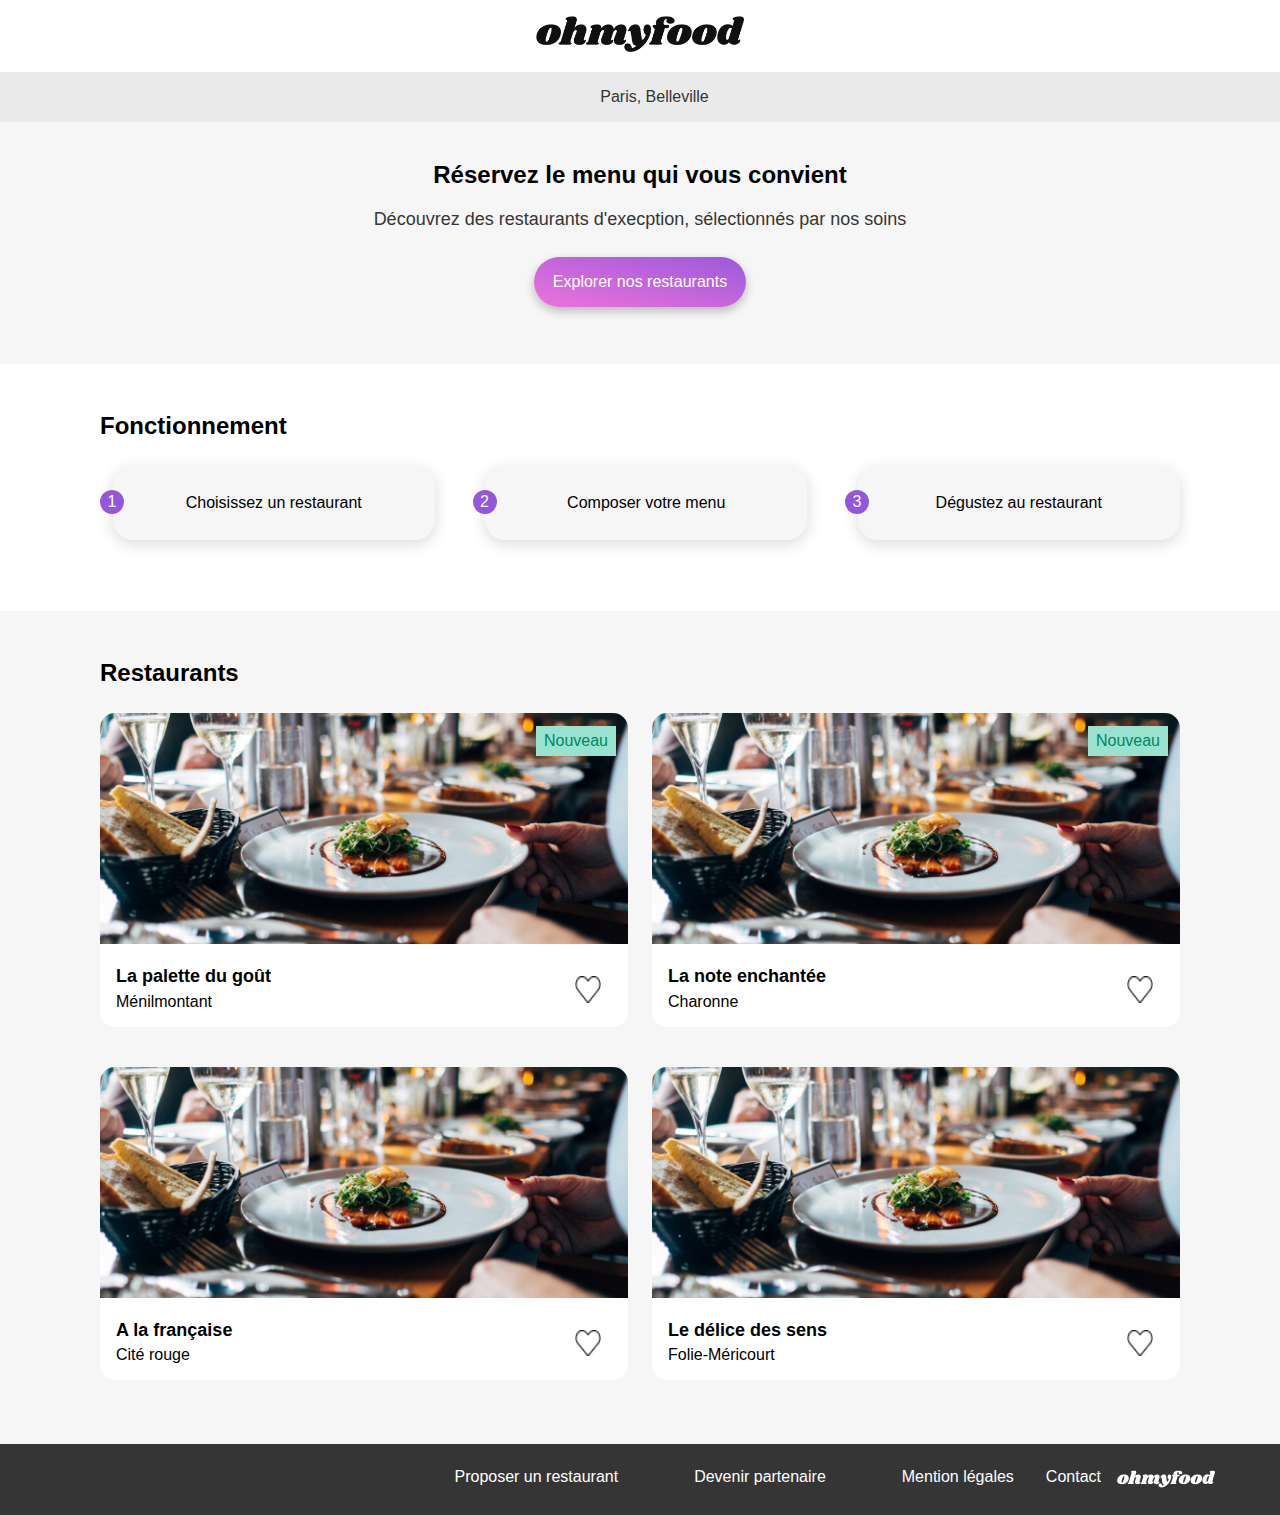
==== index.html @ 6f2855e2 "1.2 ajout du coeur favoris" ====
<!DOCTYPE html>
<html lang="fr">
<head>
    <meta charset="UTF-8">
    <meta name="viewport" content="width=device-width, initial-scale=1.0">
    <title>OhMyFood</title>
    <link rel="stylesheet" href="https://cdnjs.cloudflare.com/ajax/libs/font-awesome/6.2.1/css/all.min.css"
        integrity="sha512-MV7K8+y+gLIBoVD59lQIYicR65iaqukzvf/nwasF0nqhPay5w/9lJmVM2hMDcnK1OnMGCdVK+iQrJ7lzPJQd1w=="
        crossorigin="anonymous" referrerpolicy="no-referrer" />
    <link rel="stylesheet" href="./sass/style.css">
</head>
<body>
    <header>
        <!-- flèche du retour -->
        <a href="./index.html" class="fleche-retour">
          <!-- <img src="./assets/icon/GoBack.png" alt="icon de retour"> -->
        </a>
        
        <!-- logo -->
        <a href="#">
          <img src="./assets/images/logo/ohmyfood_black.png" alt="logo de ohmyfood">
        </a>
    </header>

    <main>

        <div class="location">
            <div class="pin-icon">
              <i class="fa-solid fa-location-dot"></i>
            </div>
            <span>
                Paris, Belleville
            </span>
        </div>
        
        <section class="accueil">
          <div class="accueil__text-container">
            <h1>Réservez le menu qui vous convient</h1>
            <h2>Découvrez des restaurants d'execption, sélectionnés par nos soins</h2>
            
            <a href="#restaurant-list" class="accueil__btn">
              Explorer nos restaurants
            </a>
          </div>
        </section>
        
        <section class="fonctionnement">
          <div class="fonctionnement__text-container">
            <h3>Fonctionnement</h3>
            
            <menu class="fonctionnement__menu">
              <li>
                <div class="fonctionnement__menu__number">1</div>
                <button>
                  <i class="fa-solid fa-mobile-screen-button"></i>
                  Choisissez un restaurant
                </button>
              </li>
              <li>
                <div class="fonctionnement__menu__number">2</div>
                <button>
                  <i class="fa-solid fa-list-ul"></i>
                  Composer votre menu
                </button>
              </li>
              <li>
                <div class="fonctionnement__menu__number">3</div>
                <button>
                  <i class="fa-solid fa-store"></i>
                  Dégustez au restaurant
                </button>
              </li>
            </menu>
          </div>
        </section>
        
        <section id="restaurant-list" class="restaurants">
          <div class="restaurant__text-container">
          <h3>Restaurants</h3>
          <div class="restaurants__list">

            <div class="restaurants__list__lien_menu">
                <a href="./restaurants/paletteDuGout.html">
                  <article class="restaurants__card">
                    <div>
                      <img src="./assets/images/restaurants/jay-wennington-N_Y88TWmGwA-unsplash.jpg" alt="image restaurant la palette du gout">
                      <span class="new">Nouveau</span>
                    </div>
                  
                    <div class="restaurants__card__bottom">
                      <div class="card-text">
                        <h4>La palette du goût</h4>
                        <p>Ménilmontant</p>
                      </div>
                    </article>
                  </a>
                  <button class="btn-heart">
                    <img class="__icon" src="./assets/icon/Vector.png" alt="icone de favoris">
                    <img class="__icon-couleur" src="./assets/icon/Vector_color.png" alt="icone de favoris">
                  </button>
            </div>
            <div class="restaurants__list__lien_menu">
                <a href="./restaurants/paletteDuGout.html">
                  <article class="restaurants__card">
                    <div>
                      <img src="./assets/images/restaurants/jay-wennington-N_Y88TWmGwA-unsplash.jpg" alt="image restaurant la palette du gout">
                      <span class="new">Nouveau</span>
                    </div>
                  
                    <div class="restaurants__card__bottom">
                      <div class="card-text">
                        <h4>La note enchantée</h4>
                        <p>Charonne</p>
                      </div>
                    </article>
                  </a>
                  <button class="btn-heart">
                    <img class="__icon" src="./assets/icon/Vector.png" alt="icone de favoris">
                    <img class="__icon-couleur" src="./assets/icon/Vector_color.png" alt="icone de favoris">
                  </button>
            </div>
            <div class="restaurants__list__lien_menu">
                <a href="./restaurants/paletteDuGout.html">
                  <article class="restaurants__card">
                    <div>
                      <img src="./assets/images/restaurants/jay-wennington-N_Y88TWmGwA-unsplash.jpg" alt="image restaurant la palette du gout">
                    </div>
                  
                    <div class="restaurants__card__bottom">
                      <div class="card-text">
                        <h4>A la française</h4>
                        <p>Cité rouge</p>
                      </div>
                    </article>
                  </a>
                  <button class="btn-heart">
                    <img class="__icon" src="./assets/icon/Vector.png" alt="icone de favoris">
                    <img class="__icon-couleur" src="./assets/icon/Vector_color.png" alt="icone de favoris">
                  </button>
            </div>
            <div class="restaurants__list__lien_menu">
                <a href="./restaurants/paletteDuGout.html">
                  <article class="restaurants__card">
                    <div>
                      <img src="./assets/images/restaurants/jay-wennington-N_Y88TWmGwA-unsplash.jpg" alt="image restaurant la palette du gout">
                    </div>
                  
                    <div class="restaurants__card__bottom">
                      <div class="card-text">
                        <h4>Le délice des sens</h4>
                        <p>Folie-Méricourt</p>
                      </div>
                    </article>
                  </a>
                  <button class="btn-heart">
                    <img class="__icon" src="./assets/icon/Vector.png" alt="icone de favoris">
                    <img class="__icon-couleur" src="./assets/icon/Vector_color.png" alt="icone de favoris">
                  </button>
            </div>
          </div>
        </section>

      </main>

      <footer>
        <a href="">
          <img src="./assets/images/logo/ohmyfood_white.png" alt="logo du site">
        </a>
        <menu class="footer_menu">
          <li>
            <a href="#">
              <i class="fa-solid fa-utensils"></i>
              Proposer un restaurant
            </a>
          </li>
          <li>
            <a href="#">
              <i class="fa-solid fa-handshake-angle"></i>
              Devenir partenaire
            </a>
          </li>
          <li>
            <a href="#">
              Mention légales
            </a>
          </li>
          <li>
            <a href="#">
              Contact
            </a>
          </li>
        </menu>
    </footer>

</body>
</html>
---- sass/style.css ----
*, ::after, ::before {
  box-sizing: border-box;
  margin: 0;
  padding: 0;
}

body {
  font-family: "Roboto", sans-serif;
}

li {
  list-style-type: none;
}

header {
  display: flex;
  width: 100%;
  padding: 1em 0;
  justify-content: center;
  align-items: center;
  background-color: #FFFFFF;
  position: relative;
}
header img {
  height: 36px;
}
header .fleche-retour {
  position: absolute;
  left: 17px;
  top: 17px;
  height: 30px;
  width: 30px;
  display: inline-block;
}

.location {
  width: 100%;
  padding: 1em 0;
  color: #353535;
  display: flex;
  justify-content: center;
  align-items: center;
  background-color: #EAEAEA;
  box-shadow: 0px 4px 4px 0px rgba(0, 0, 0, 0.2509803922);
}
.location .pin-icon {
  height: 16px;
  width: 12px;
  color: #353535;
  margin-right: 17px;
}

.accueil {
  background: #F6F6F6;
}
.accueil__text-container {
  display: flex;
  flex-direction: column;
  justify-content: center;
  align-items: center;
}
.accueil__text-container h1 {
  margin-top: 39px;
  text-align: center;
  padding: 0 50px 20px;
  font-size: 24px;
  font-weight: 700;
}
.accueil__text-container h2 {
  text-align: center;
  padding: 0 1.5em;
  font-size: 1.125em;
  font-weight: 300;
  color: #353535;
}
.accueil__btn {
  color: #FFFFFF;
  text-align: center;
  line-height: 50px;
  text-decoration: none;
  margin: 27px auto 57px;
  padding: 0 1.2em;
  font-size: 1em;
  font-weight: 500;
  background: linear-gradient(193.33deg, #9356DC -11.44%, #FF79DA 123.93%);
  box-shadow: 0px 4px 10px 0px rgba(0, 0, 0, 0.2509803922);
  border-radius: 25px;
  transition: all 0.3s;
}
.accueil__btn:hover {
  background: linear-gradient(200.64deg, #9356DC -5.2%, #FF79DA 110.74%);
  box-shadow: 0px 4px 15px 0px rgba(0, 0, 0, 0.3490196078);
}

.fonctionnement {
  margin: 0 auto;
  background-color: #FFFFFF;
  padding: 3rem 0;
}
.fonctionnement__text-container {
  width: 90%;
  max-width: 1080px;
  display: flex;
  flex-direction: column;
  margin: 0 auto;
}
.fonctionnement__text-container h3 {
  width: 100%;
  text-align: left;
  font-weight: 700;
  font-size: 1.5em;
  margin: 0 auto 26px;
}
.fonctionnement__menu {
  display: flex;
  align-items: center;
  flex-direction: column;
  flex-wrap: wrap;
}
.fonctionnement__menu li {
  width: 100%;
  height: 72.38px;
  max-width: 335px;
  border-radius: 20px;
  list-style-type: none;
  margin-bottom: 25px;
  position: relative;
}
.fonctionnement__menu__number {
  z-index: 1;
  position: absolute;
  left: 0;
  top: 50%;
  transform: translateY(-50%);
  color: #FFFFFF;
  display: flex;
  justify-content: center;
  align-items: center;
  width: 24px;
  height: 24px;
  border-radius: 9999px;
  background-color: #9356DC;
}
.fonctionnement__menu button {
  position: relative;
  font-size: 1em;
  font-weight: 500;
  margin-left: 12.51px;
  padding: 1.75em;
  width: 100%;
  max-width: 322.49px;
  border: none;
  border-radius: 20px;
  background-color: #F6F6F6;
  box-shadow: 0px 4px 15px 0px rgba(0, 0, 0, 0.1490196078);
}
.fonctionnement__menu button i {
  position: absolute;
  left: 40px;
  top: 50%;
  transform: translateY(-50%);
  color: #7E7E7E;
}
@media (min-width: 375px) {
  .fonctionnement__menu {
    flex-direction: row;
    justify-content: space-between;
  }
}

.restaurants {
  padding: 3em 1.5em;
  background: #F6F6F6;
}
.restaurants .restaurant__text-container {
  max-width: 1080px;
  margin: 0 auto;
}
.restaurants h3 {
  font-weight: 700;
  font-size: 1.5em;
  margin-bottom: 26px;
}
.restaurants__list {
  display: flex;
  flex-direction: column;
}
.restaurants__list__lien_menu {
  position: relative;
}
.restaurants__list__lien_menu a {
  text-decoration: none;
}
.restaurants__list__lien_menu .btn-heart {
  position: absolute;
  right: 2em;
  bottom: 3em;
  width: 2em;
  height: 2em;
  overflow: hidden;
  border: none;
  background: none;
  padding: 0;
}
.restaurants__list__lien_menu .btn-heart img {
  position: absolute;
  top: 0;
  left: 0;
  width: 100%;
  height: 100%;
  transition: transform 0.2s ease, opacity 0.2s ease;
}
.restaurants__list__lien_menu .btn-heart .__icon-couleur {
  transform: translateY(100%);
  opacity: 0;
}
.restaurants__list__lien_menu .btn-heart:active .__icon-couleur {
  opacity: 1;
  transform: translateY(0);
}
@media (min-width: 375px) {
  .restaurants__list {
    display: flex;
    flex-direction: row;
    flex-wrap: wrap;
    gap: 1.5em;
  }
  .restaurants__list__lien_menu {
    width: calc(50% - 0.75em);
    color: #353535;
  }
}
.restaurants__card {
  position: relative;
  display: flex;
  max-width: 100%;
  flex-direction: column;
  border-radius: 15px;
  background-color: #FFFFFF;
  margin-bottom: 1em;
}
.restaurants__card .new {
  display: inline-block;
  color: #008766;
  background-color: #99E2D0;
  width: 80px;
  height: 30px;
  position: absolute;
  top: 13px;
  right: 12px;
  text-align: center;
  line-height: 30px;
}
.restaurants__card img {
  height: 231px;
  width: 100%;
  object-fit: cover;
  overflow: hidden;
  border-top-left-radius: 15px;
  border-top-right-radius: 15px;
}
.restaurants__card__bottom {
  display: flex;
  justify-content: space-between;
  padding-left: 1em;
  padding-right: 1em;
  color: black;
}
.restaurants__card__bottom h4 {
  font-size: 1.125em;
  font-weight: 700;
  padding-top: 1em;
  padding-bottom: 0.3em;
}
.restaurants__card__bottom p {
  font-size: 1em;
  font-weight: 300;
  padding-bottom: 1em;
}
.restaurants__details_menu {
  background-color: #F3F3F3;
}
.restaurants__details_menu img {
  width: 100%;
  height: 275px;
  object-fit: cover;
}
.restaurants__details_menu h1 {
  padding-top: 1.75em;
  font-size: 1.75em;
  font-weight: 400;
  font-style: oblique;
  color: #101010;
  display: flex;
  justify-content: center;
}
.restaurants__details_menu li {
  list-style-type: none;
}
.restaurants__details_menu__separateur {
  margin-top: 9px;
  width: 40px;
  height: 3px;
  background-color: #99E2D0;
}

main {
  background-color: #FFFFFF;
  width: 100%;
}

.container {
  width: 100%;
  margin-top: 15em;
}

.restaurant {
  padding: 3em 1em 0em 1em;
  border-top-left-radius: 40px;
  border-top-right-radius: 40px;
  background-color: #F6F6F6;
  max-width: 1055px;
  margin: 0 auto;
  position: relative;
}
.restaurant__titre-menu {
  display: flex;
  font-family: "Shrikhand", sans-serif;
  font-size: 1.125em;
  font-weight: 400;
  justify-content: left;
  align-items: center;
  color: #101010;
  gap: 1em;
}
@media (min-width: 375px) {
  .restaurant__titre-menu {
    justify-content: center;
  }
}
.restaurant__imgage {
  width: 100%;
  height: 275px;
  object-fit: cover;
  position: absolute;
  left: 0;
  top: 4.5em;
}
.restaurant menu {
  display: flex;
  flex-direction: column;
  align-items: center;
}
.restaurant menu li {
  list-style-type: none;
  margin-bottom: 0.5em;
  width: 100%;
}
@media (min-width: 375px) {
  .restaurant menu li {
    width: 80%;
  }
}
.restaurant__titre {
  width: 100%;
  padding-top: 1em;
}
.restaurant__titre h2 {
  font-weight: 300;
}
@media (min-width: 375px) {
  .restaurant__titre {
    width: 80%;
  }
}
.restaurant__separateur {
  border: 3px solid #99E2D0;
  margin-bottom: 1em;
  margin-top: 9px;
  width: 40px;
}
.restaurant__btn {
  padding: 0;
  background-color: #FFFFFF;
  display: flex;
  justify-content: space-between;
  align-items: center;
  width: 100%;
  height: 70px;
  margin: 0 auto;
  border: none;
  border-radius: 15px;
  overflow: hidden;
  box-shadow: 0px 4.0114941597px 15.0431032181px 0px rgba(0, 0, 0, 0.1019607843);
}
.restaurant__btn:hover .check {
  width: 60px;
}
.restaurant__btn__text-container {
  display: flex;
  width: 100%;
  justify-content: space-between;
  text-align: left;
}
.restaurant__btn__plate {
  display: flex;
  flex-direction: column;
  padding-left: 0.5em;
}
.restaurant__btn__plate h3 {
  font-size: 1.125em;
}
.restaurant__btn__plate h4 {
  font-weight: 300;
  font-size: 1em;
}
.restaurant__btn__price {
  padding-right: 1em;
  display: flex;
  align-items: end;
}
.restaurant__btn .check {
  background-color: #99E2D0;
  color: white;
  display: flex;
  justify-content: center;
  align-items: center;
  width: 0px;
  height: 70px;
  overflow: hidden;
  transition: all 0.3s;
  border-radius: 0 15px 15px 0;
}
.restaurant__commander {
  display: flex;
  justify-content: center;
  align-items: center;
  width: 100%;
  padding: 2em 0.5em;
}
.restaurant__commander__btn {
  color: #FFFFFF;
  text-align: center;
  line-height: 50px;
  text-decoration: none;
  margin: 27px auto 57px;
  padding: 0 1.2em;
  font-size: 1em;
  font-weight: 500;
  background: linear-gradient(193.33deg, #9356DC -11.44%, #FF79DA 123.93%);
  box-shadow: 0px 4px 10px 0px rgba(0, 0, 0, 0.2509803922);
  border-radius: 25px;
  transition: all 0.3s;
}
.restaurant__commander__btn:hover {
  background: linear-gradient(200.64deg, #9356DC -5.2%, #FF79DA 110.74%);
  box-shadow: 0px 4px 15px 0px rgba(0, 0, 0, 0.3490196078);
}

footer {
  background: #353535;
  padding: 22px 25px;
  color: #FFFFFF;
}
footer a {
  display: flex;
  justify-content: left;
  align-items: center;
}
footer .text_container {
  display: flex;
  flex-direction: column;
}
footer menu {
  padding-top: 1em;
  list-style-type: none;
}
@media (min-width: 375px) {
  footer menu li {
    padding: 0 1em;
  }
}
footer menu li a {
  display: flex;
  justify-content: left;
  align-items: center;
  color: #FFFFFF;
  font-size: 1em;
  padding-bottom: 7px;
  text-decoration: none;
}
footer menu li a i {
  margin-right: 1em;
  width: 12px;
}
@media (min-width: 375px) {
  footer menu li a i {
    margin-left: 1em;
  }
}
@media (min-width: 375px) {
  footer menu li a {
    flex-direction: row-reverse;
    align-items: center;
  }
}
@media screen and (min-width: 375px) {
  footer menu {
    display: flex;
    flex-direction: row;
    padding-top: 0;
  }
}
@media screen and (min-width: 375px) {
  footer {
    display: flex;
    flex-direction: row-reverse;
    align-items: flex-end;
    padding-right: 1.5em;
  }
}

/*# sourceMappingURL=style.css.map */
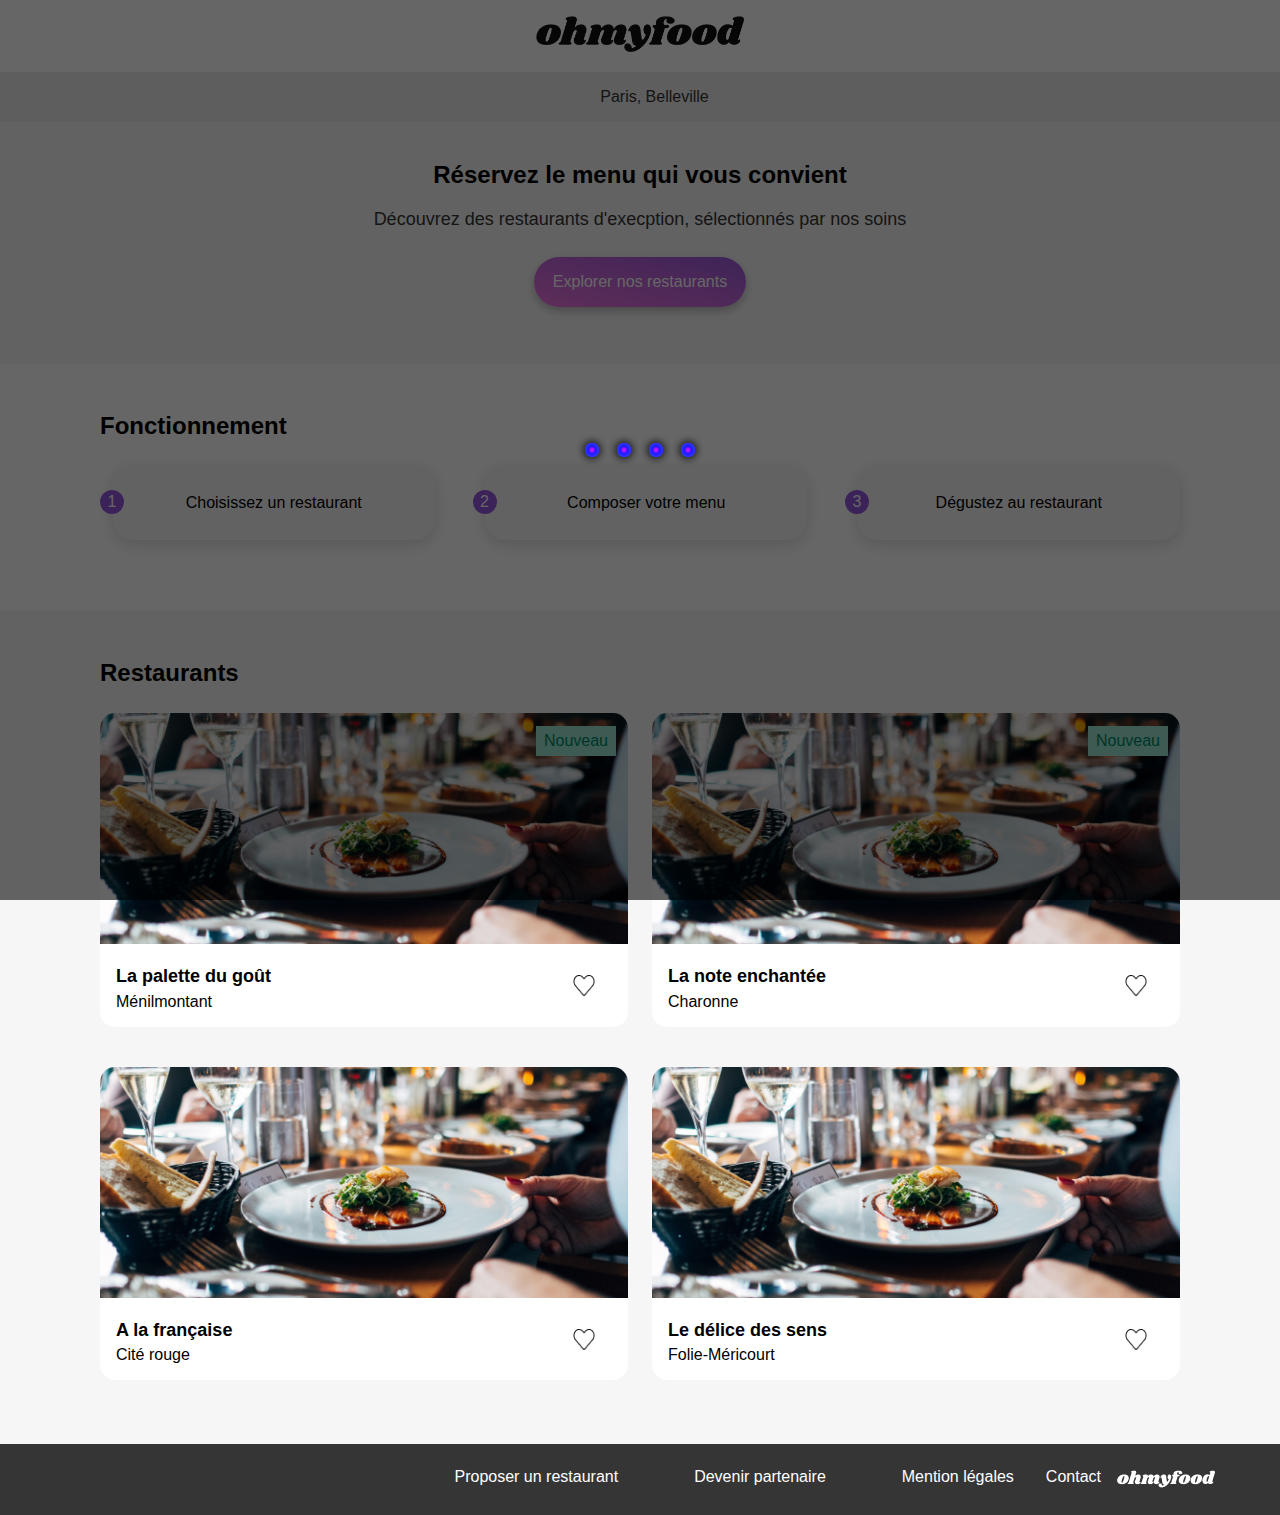
==== commit 03b18186: "1.3 ajout du loader" ====
--- a/index.html
+++ b/index.html
@@ -10,6 +10,16 @@
     <link rel="stylesheet" href="./sass/style.css">
 </head>
 <body>
+
+    <div class="loader">
+      <span class="loader__dot"></span>
+      <div class="loader__dots">
+        <span></span>
+        <span></span>
+        <span></span>
+      </div>
+    </div>
+
     <header>
         <!-- flèche du retour -->
         <a href="./index.html" class="fleche-retour">
--- a/sass/style.css
+++ b/sass/style.css
@@ -4,6 +4,68 @@
   padding: 0;
 }
 
+.loader {
+  position: fixed;
+  background: rgba(0, 0, 0, 0.6);
+  width: 100vw;
+  height: 100vh;
+  z-index: 1000;
+  display: flex;
+  justify-content: center;
+  align-items: center;
+  animation: hideLoader 3s forwards;
+  animation-delay: 3s;
+  filter: contrast(20);
+}
+.loader__dot {
+  width: 1em;
+  height: 1em;
+  background: #9356dc;
+  filter: blur(4px);
+  border-radius: 50%;
+  animation: point 2.8s infinite;
+}
+.loader__dots {
+  animation: points 2.8s infinite;
+}
+.loader__dots span {
+  display: block;
+  float: left;
+  width: 1em;
+  height: 1em;
+  filter: blur(4px);
+  background: #9356dc;
+  border-radius: 50%;
+  margin-left: 1em;
+}
+
+@keyframes point {
+  50% {
+    transform: translateX(96px);
+  }
+}
+@keyframes points {
+  50% {
+    transform: translateX(-31px);
+  }
+}
+@keyframes hideLoader {
+  to {
+    visibility: hidden;
+    opacity: 0;
+  }
+}
+.content {
+  visibility: hidden;
+  animation: showContent 0s forwards;
+  animation-delay: 3s;
+}
+
+@keyframes showContent {
+  to {
+    visibility: visible;
+  }
+}
 body {
   font-family: "Roboto", sans-serif;
 }
@@ -193,10 +255,10 @@
 }
 .restaurants__list__lien_menu .btn-heart {
   position: absolute;
-  right: 2em;
-  bottom: 3em;
-  width: 2em;
-  height: 2em;
+  right: 2.5em;
+  bottom: 3.5em;
+  width: 22px;
+  height: 21px;
   overflow: hidden;
   border: none;
   background: none;
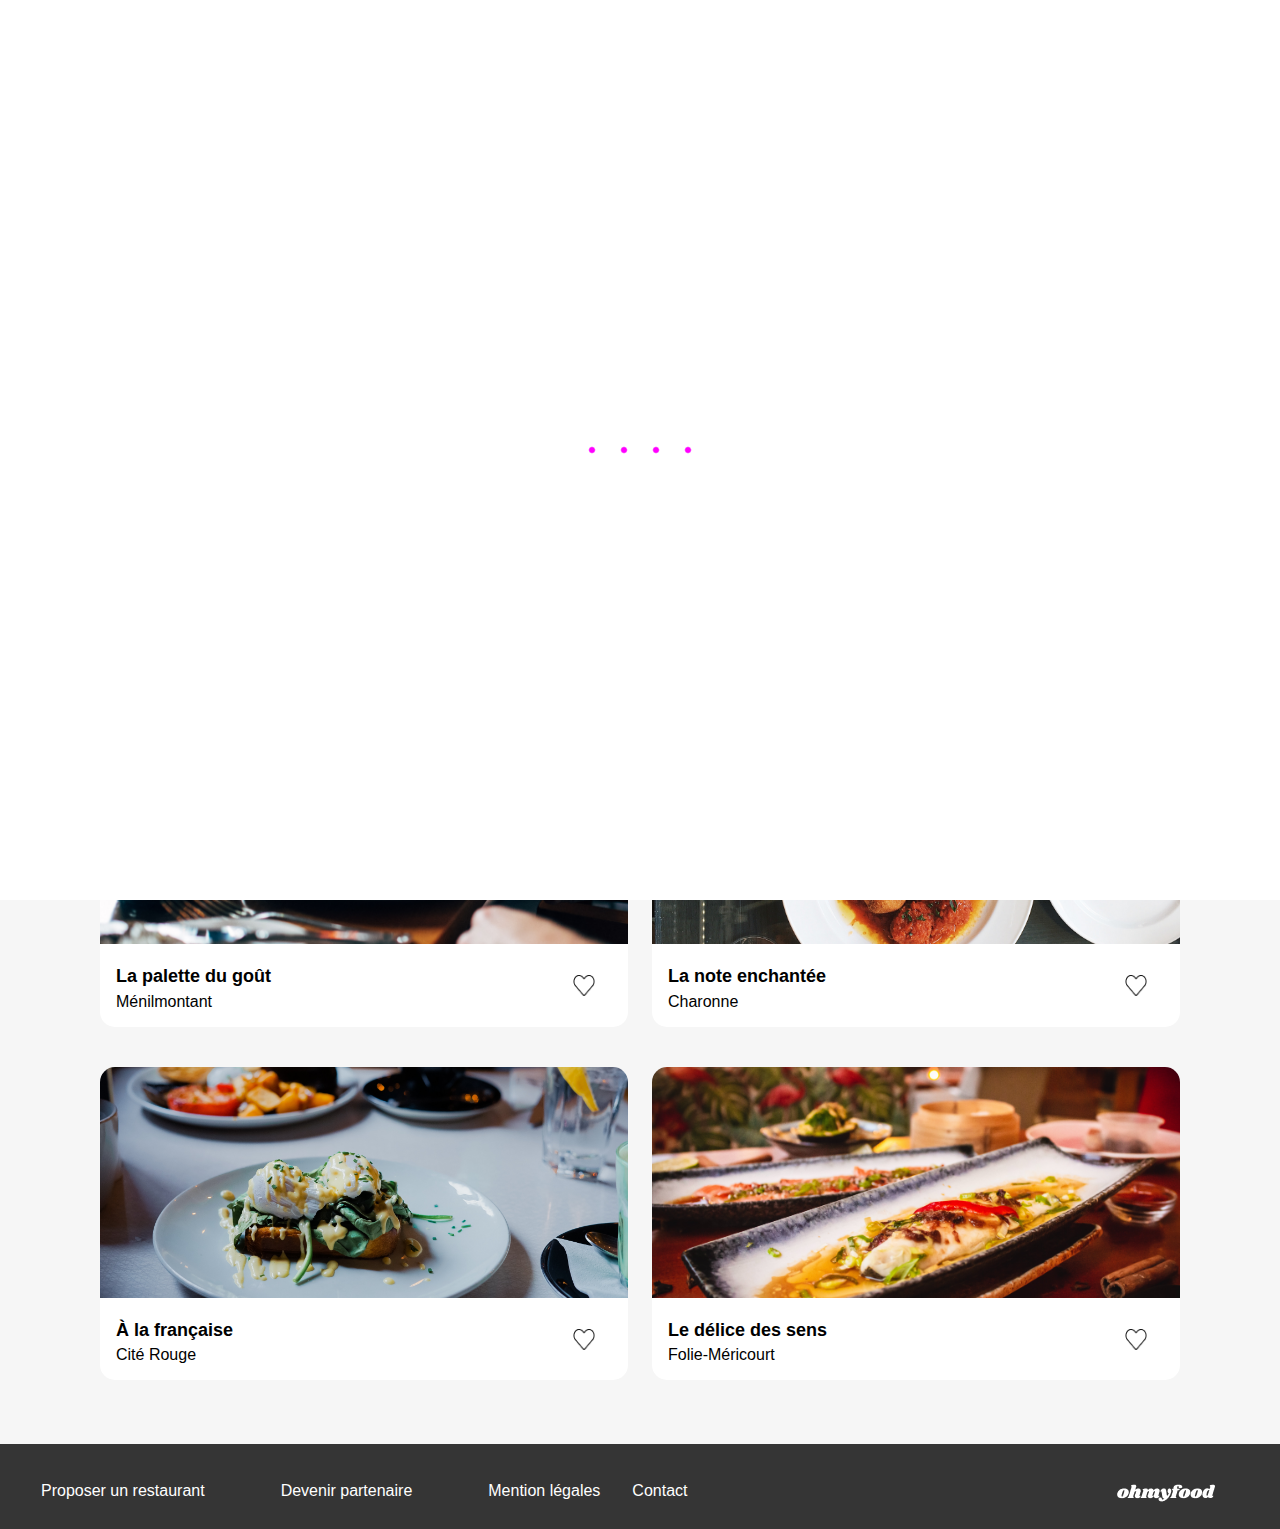
==== commit 0c79ee7e: "1.6 mise à jour contenu des menus" ====
--- a/index.html
+++ b/index.html
@@ -110,10 +110,10 @@
                   </button>
             </div>
             <div class="restaurants__list__lien_menu">
-                <a href="./restaurants/paletteDuGout.html">
-                  <article class="restaurants__card">
-                    <div>
-                      <img src="./assets/images/restaurants/jay-wennington-N_Y88TWmGwA-unsplash.jpg" alt="image restaurant la palette du gout">
+                <a href="./restaurants/laNoteEnchantee.html">
+                  <article class="restaurants__card">
+                    <div>
+                      <img src="./assets/images/restaurants/stil-u2Lp8tXIcjw-unsplash.jpg" alt="image restaurant la palette du gout">
                       <span class="new">Nouveau</span>
                     </div>
                   
@@ -130,29 +130,29 @@
                   </button>
             </div>
             <div class="restaurants__list__lien_menu">
-                <a href="./restaurants/paletteDuGout.html">
-                  <article class="restaurants__card">
-                    <div>
-                      <img src="./assets/images/restaurants/jay-wennington-N_Y88TWmGwA-unsplash.jpg" alt="image restaurant la palette du gout">
-                    </div>
-                  
-                    <div class="restaurants__card__bottom">
-                      <div class="card-text">
-                        <h4>A la française</h4>
-                        <p>Cité rouge</p>
-                      </div>
-                    </article>
-                  </a>
-                  <button class="btn-heart">
-                    <img class="__icon" src="./assets/icon/Vector.png" alt="icone de favoris">
-                    <img class="__icon-couleur" src="./assets/icon/Vector_color.png" alt="icone de favoris">
-                  </button>
-            </div>
-            <div class="restaurants__list__lien_menu">
-                <a href="./restaurants/paletteDuGout.html">
-                  <article class="restaurants__card">
-                    <div>
-                      <img src="./assets/images/restaurants/jay-wennington-N_Y88TWmGwA-unsplash.jpg" alt="image restaurant la palette du gout">
+                <a href="./restaurants/aLaFrancaise.html">
+                  <article class="restaurants__card">
+                    <div>
+                      <img src="./assets/images/restaurants/toa-heftiba-DQKerTsQwi0-unsplash.jpg" alt="image restaurant la palette du gout">
+                    </div>
+                  
+                    <div class="restaurants__card__bottom">
+                      <div class="card-text">
+                        <h4>À la française</h4>
+                        <p>Cité Rouge</p>
+                      </div>
+                    </article>
+                  </a>
+                  <button class="btn-heart">
+                    <img class="__icon" src="./assets/icon/Vector.png" alt="icone de favoris">
+                    <img class="__icon-couleur" src="./assets/icon/Vector_color.png" alt="icone de favoris">
+                  </button>
+            </div>
+            <div class="restaurants__list__lien_menu">
+                <a href="./restaurants/leDeliceDesSens.html">
+                  <article class="restaurants__card">
+                    <div>
+                      <img src="./assets/images/restaurants/louis-hansel-shotsoflouis-qNBGVyOCY8Q-unsplash.jpg" alt="image restaurant la palette du gout">
                     </div>
                   
                     <div class="restaurants__card__bottom">
--- a/sass/style.css
+++ b/sass/style.css
@@ -6,7 +6,7 @@
 
 .loader {
   position: fixed;
-  background: rgba(0, 0, 0, 0.6);
+  background: #FFFFFF;
   width: 100vw;
   height: 100vh;
   z-index: 1000;
@@ -182,11 +182,15 @@
 .fonctionnement__menu li {
   width: 100%;
   height: 72.38px;
-  max-width: 335px;
   border-radius: 20px;
   list-style-type: none;
   margin-bottom: 25px;
   position: relative;
+}
+@media (min-width: 1224px) {
+  .fonctionnement__menu li {
+    width: 335px;
+  }
 }
 .fonctionnement__menu__number {
   z-index: 1;
@@ -209,8 +213,8 @@
   font-weight: 500;
   margin-left: 12.51px;
   padding: 1.75em;
-  width: 100%;
-  max-width: 322.49px;
+  width: 322.5px;
+  width: 100%;
   border: none;
   border-radius: 20px;
   background-color: #F6F6F6;
@@ -223,10 +227,11 @@
   transform: translateY(-50%);
   color: #7E7E7E;
 }
-@media (min-width: 375px) {
+@media (min-width: 1224px) {
   .fonctionnement__menu {
+    display: flex;
+    justify-content: space-between;
     flex-direction: row;
-    justify-content: space-between;
   }
 }
 
@@ -280,7 +285,7 @@
   opacity: 1;
   transform: translateY(0);
 }
-@media (min-width: 375px) {
+@media (min-width: 768px) {
   .restaurants__list {
     display: flex;
     flex-direction: row;
@@ -408,10 +413,30 @@
   left: 0;
   top: 4.5em;
 }
+@keyframes fadeIn {
+  from {
+    opacity: 0;
+  }
+  to {
+    opacity: 1;
+  }
+}
 .restaurant menu {
   display: flex;
   flex-direction: column;
   align-items: center;
+}
+.restaurant menu:nth-of-type(1) {
+  animation: fadeIn 1s ease-out 0.5s forwards;
+  opacity: 0;
+}
+.restaurant menu:nth-of-type(2) {
+  animation: fadeIn 1s ease-out 1s forwards;
+  opacity: 0;
+}
+.restaurant menu:nth-of-type(3) {
+  animation: fadeIn 1s ease-out 1.5s forwards;
+  opacity: 0;
 }
 .restaurant menu li {
   list-style-type: none;
@@ -459,15 +484,24 @@
   width: 60px;
 }
 .restaurant__btn__text-container {
+  flex-grow: 1;
+  overflow: hidden;
   display: flex;
   width: 100%;
   justify-content: space-between;
   text-align: left;
 }
 .restaurant__btn__plate {
+  flex-grow: 1;
   display: flex;
   flex-direction: column;
   padding-left: 0.5em;
+  overflow: hidden;
+}
+.restaurant__btn__plate h3, .restaurant__btn__plate h4 {
+  white-space: nowrap;
+  overflow: hidden;
+  text-overflow: ellipsis;
 }
 .restaurant__btn__plate h3 {
   font-size: 1.125em;
@@ -477,9 +511,12 @@
   font-size: 1em;
 }
 .restaurant__btn__price {
+  font-weight: 700;
   padding-right: 1em;
+  padding-left: 1em;
   display: flex;
   align-items: end;
+  flex-shrink: 0;
 }
 .restaurant__btn .check {
   background-color: #99E2D0;
@@ -566,16 +603,16 @@
     align-items: center;
   }
 }
-@media screen and (min-width: 375px) {
+@media screen and (min-width: 868px) {
   footer menu {
     display: flex;
     flex-direction: row;
-    padding-top: 0;
   }
 }
 @media screen and (min-width: 375px) {
   footer {
     display: flex;
+    justify-content: space-between;
     flex-direction: row-reverse;
     align-items: flex-end;
     padding-right: 1.5em;
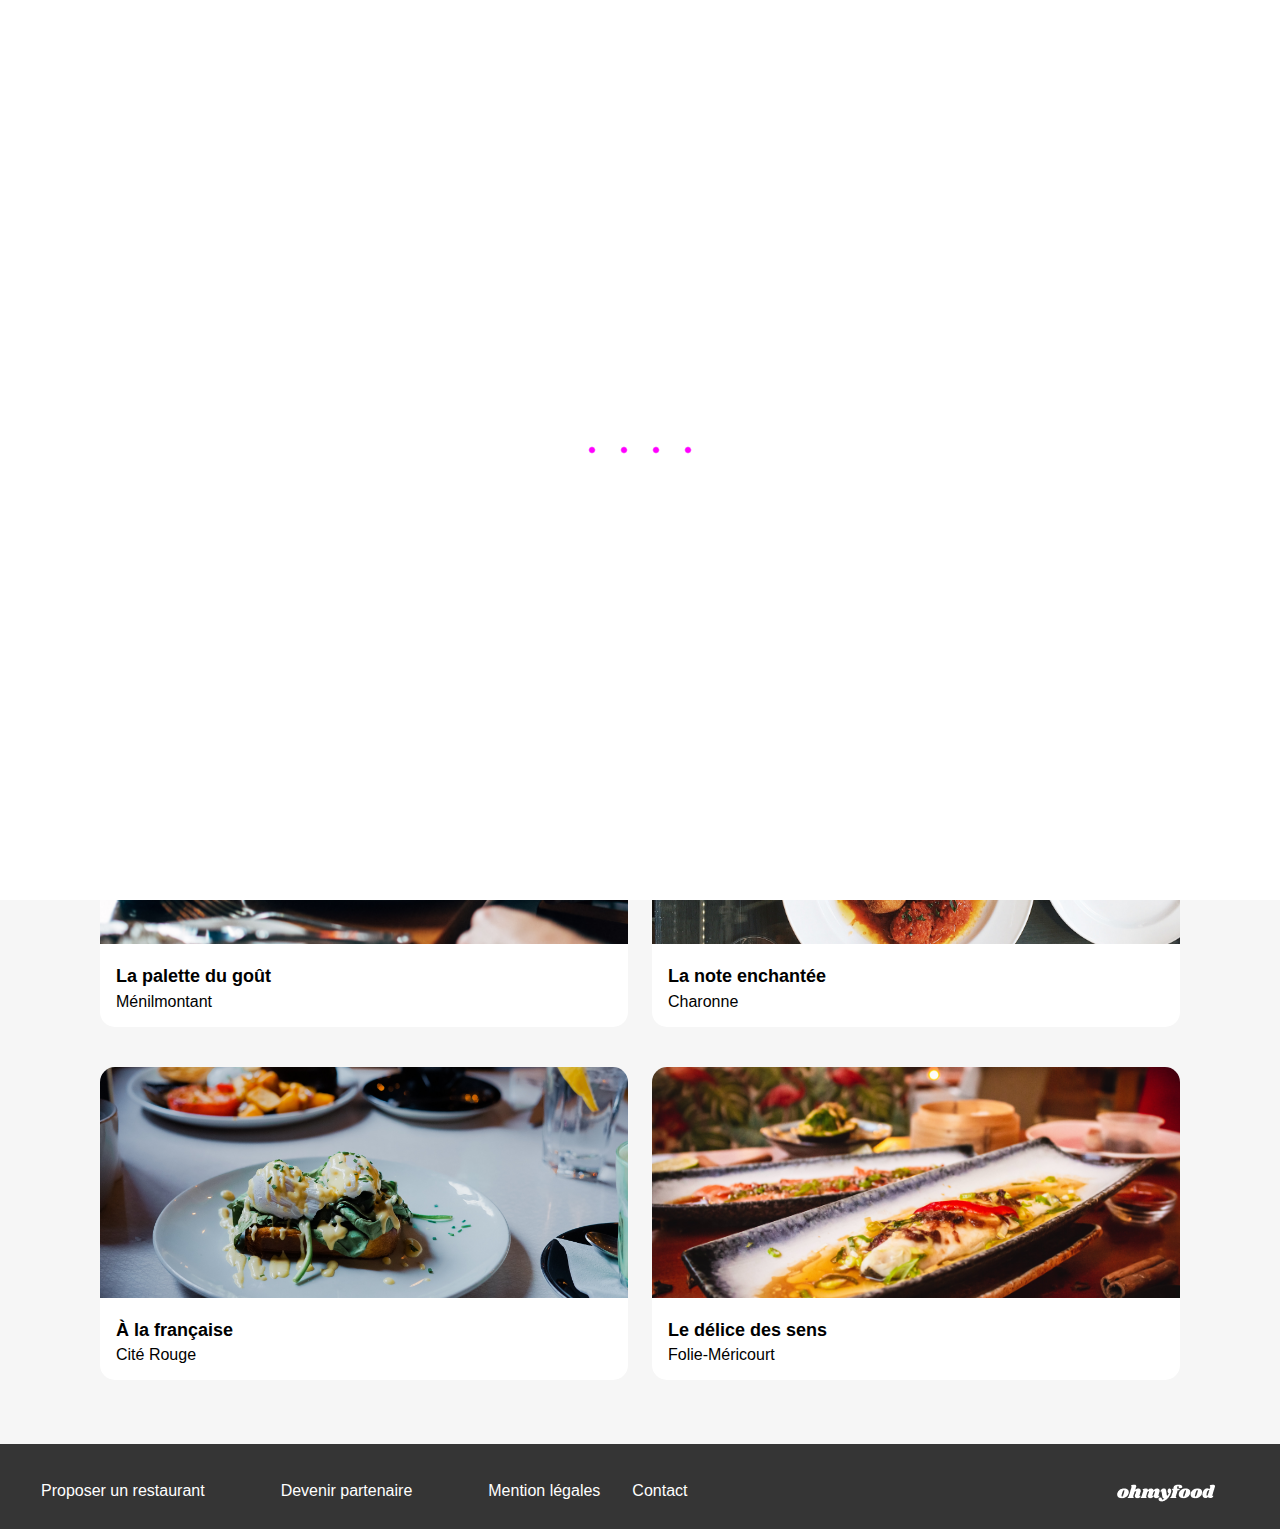
==== commit 5620d15d: "2.2 animation de l'icone coeur des restaurants" ====
--- a/index.html
+++ b/index.html
@@ -86,86 +86,91 @@
         
         <section id="restaurant-list" class="restaurants">
           <div class="restaurant__text-container">
-          <h3>Restaurants</h3>
-          <div class="restaurants__list">
-
-            <div class="restaurants__list__lien_menu">
-                <a href="./restaurants/paletteDuGout.html">
-                  <article class="restaurants__card">
-                    <div>
-                      <img src="./assets/images/restaurants/jay-wennington-N_Y88TWmGwA-unsplash.jpg" alt="image restaurant la palette du gout">
-                      <span class="new">Nouveau</span>
-                    </div>
-                  
-                    <div class="restaurants__card__bottom">
-                      <div class="card-text">
-                        <h4>La palette du goût</h4>
-                        <p>Ménilmontant</p>
+            <h3>Restaurants</h3>
+            <div class="restaurants__list">
+
+              <div class="restaurants__list__lien_menu">
+                  <a href="./restaurants/paletteDuGout.html">
+                    <article class="restaurants__card">
+                      <div>
+                        <img src="./assets/images/restaurants/jay-wennington-N_Y88TWmGwA-unsplash.jpg" alt="image restaurant la palette du gout">
+                        <span class="new">Nouveau</span>
+                      </div>
+                    
+                      <div class="restaurants__card__bottom">
+                        <div class="card-text">
+                          <h4>La palette du goût</h4>
+                          <p>Ménilmontant</p>
+                        </div>
                       </div>
                     </article>
                   </a>
-                  <button class="btn-heart">
-                    <img class="__icon" src="./assets/icon/Vector.png" alt="icone de favoris">
-                    <img class="__icon-couleur" src="./assets/icon/Vector_color.png" alt="icone de favoris">
-                  </button>
-            </div>
-            <div class="restaurants__list__lien_menu">
-                <a href="./restaurants/laNoteEnchantee.html">
-                  <article class="restaurants__card">
-                    <div>
-                      <img src="./assets/images/restaurants/stil-u2Lp8tXIcjw-unsplash.jpg" alt="image restaurant la palette du gout">
-                      <span class="new">Nouveau</span>
-                    </div>
-                  
-                    <div class="restaurants__card__bottom">
-                      <div class="card-text">
-                        <h4>La note enchantée</h4>
-                        <p>Charonne</p>
+                    <button class="btn-heart">
+                      <i class="fa-regular fa-heart"></i>
+                      <i class="fa-solid fa-heart"></i>
+                    </button>
+              </div>
+              <div class="restaurants__list__lien_menu">
+                  <a href="./restaurants/laNoteEnchantee.html">
+                    <article class="restaurants__card">
+                      <div>
+                        <img src="./assets/images/restaurants/stil-u2Lp8tXIcjw-unsplash.jpg" alt="image restaurant la palette du gout">
+                        <span class="new">Nouveau</span>
+                      </div>
+                    
+                      <div class="restaurants__card__bottom">
+                        <div class="card-text">
+                          <h4>La note enchantée</h4>
+                          <p>Charonne</p>
+                        </div>
                       </div>
                     </article>
                   </a>
-                  <button class="btn-heart">
-                    <img class="__icon" src="./assets/icon/Vector.png" alt="icone de favoris">
-                    <img class="__icon-couleur" src="./assets/icon/Vector_color.png" alt="icone de favoris">
-                  </button>
-            </div>
-            <div class="restaurants__list__lien_menu">
-                <a href="./restaurants/aLaFrancaise.html">
-                  <article class="restaurants__card">
-                    <div>
-                      <img src="./assets/images/restaurants/toa-heftiba-DQKerTsQwi0-unsplash.jpg" alt="image restaurant la palette du gout">
-                    </div>
-                  
-                    <div class="restaurants__card__bottom">
-                      <div class="card-text">
-                        <h4>À la française</h4>
-                        <p>Cité Rouge</p>
+                    <button class="btn-heart">
+                      <i class="fa-regular fa-heart"></i>
+                      <i class="fa-solid fa-heart"></i>
+                    </button>
+              </div>
+              <div class="restaurants__list__lien_menu">
+                  <a href="./restaurants/aLaFrancaise.html">
+                    <article class="restaurants__card">
+                      <div>
+                        <img src="./assets/images/restaurants/toa-heftiba-DQKerTsQwi0-unsplash.jpg" alt="image restaurant la palette du gout">
+                      </div>
+                    
+                      <div class="restaurants__card__bottom">
+                        <div class="card-text">
+                          <h4>À la française</h4>
+                          <p>Cité Rouge</p>
+                        </div>
                       </div>
                     </article>
                   </a>
-                  <button class="btn-heart">
-                    <img class="__icon" src="./assets/icon/Vector.png" alt="icone de favoris">
-                    <img class="__icon-couleur" src="./assets/icon/Vector_color.png" alt="icone de favoris">
-                  </button>
-            </div>
-            <div class="restaurants__list__lien_menu">
-                <a href="./restaurants/leDeliceDesSens.html">
-                  <article class="restaurants__card">
-                    <div>
-                      <img src="./assets/images/restaurants/louis-hansel-shotsoflouis-qNBGVyOCY8Q-unsplash.jpg" alt="image restaurant la palette du gout">
-                    </div>
-                  
-                    <div class="restaurants__card__bottom">
-                      <div class="card-text">
-                        <h4>Le délice des sens</h4>
-                        <p>Folie-Méricourt</p>
-                      </div>
-                    </article>
-                  </a>
-                  <button class="btn-heart">
-                    <img class="__icon" src="./assets/icon/Vector.png" alt="icone de favoris">
-                    <img class="__icon-couleur" src="./assets/icon/Vector_color.png" alt="icone de favoris">
-                  </button>
+                    <button class="btn-heart">
+                      <i class="fa-regular fa-heart"></i>
+                      <i class="fa-solid fa-heart"></i>
+                    </button>
+              </div>
+              <div class="restaurants__list__lien_menu">
+                  <a href="./restaurants/leDeliceDesSens.html">
+                    <article class="restaurants__card">
+                      <div>
+                        <img src="./assets/images/restaurants/louis-hansel-shotsoflouis-qNBGVyOCY8Q-unsplash.jpg" alt="image restaurant la palette du gout">
+                      </div>
+                    
+                      <div class="restaurants__card__bottom">
+                        <div class="card-text">
+                          <h4>Le délice des sens</h4>
+                          <p>Folie-Méricourt</p>
+                        </div>
+                      </div>
+                    </article>
+                    </a>
+                    <button class="btn-heart">
+                      <i class="fa-regular fa-heart"></i>
+                      <i class="fa-solid fa-heart"></i>
+                    </button>
+              </div>
             </div>
           </div>
         </section>
--- a/sass/style.css
+++ b/sass/style.css
@@ -66,6 +66,10 @@
     visibility: visible;
   }
 }
+span {
+  font-family: "Roboto", sans-serif;
+}
+
 body {
   font-family: "Roboto", sans-serif;
 }
@@ -222,10 +226,14 @@
 }
 .fonctionnement__menu button i {
   position: absolute;
+  font-size: 1.4em;
   left: 40px;
   top: 50%;
   transform: translateY(-50%);
   color: #7E7E7E;
+}
+.fonctionnement__menu button:hover i {
+  color: #9356DC;
 }
 @media (min-width: 1224px) {
   .fonctionnement__menu {
@@ -259,31 +267,45 @@
   text-decoration: none;
 }
 .restaurants__list__lien_menu .btn-heart {
-  position: absolute;
-  right: 2.5em;
-  bottom: 3.5em;
-  width: 22px;
-  height: 21px;
+  font-family: "roboto", sans-serif;
+  position: absolute;
+  font-size: 1.8em;
+  right: 1em;
+  bottom: 1em;
+  width: 1.8em;
+  height: 1.4em;
   overflow: hidden;
   border: none;
   background: none;
-  padding: 0;
-}
-.restaurants__list__lien_menu .btn-heart img {
-  position: absolute;
-  top: 0;
+  cursor: pointer;
+}
+.restaurants__list__lien_menu .btn-heart .fa-heart {
+  position: absolute;
+  bottom: 0;
   left: 0;
   width: 100%;
   height: 100%;
-  transition: transform 0.2s ease, opacity 0.2s ease;
-}
-.restaurants__list__lien_menu .btn-heart .__icon-couleur {
-  transform: translateY(100%);
-  opacity: 0;
-}
-.restaurants__list__lien_menu .btn-heart:active .__icon-couleur {
-  opacity: 1;
-  transform: translateY(0);
+  overflow: hidden;
+}
+.restaurants__list__lien_menu .btn-heart .fa-solid {
+  background: -webkit-gradient(linear, left top, left bottom, from(#9356DC), to(#FF79DA));
+  -webkit-background-clip: text;
+  -webkit-text-fill-color: transparent;
+  position: absolute;
+  bottom: 100%;
+  height: 100%;
+  overflow: hidden;
+  clip-path: polygon(0 100%, 100% 100%, 100% 100%, 0 100%);
+  transition: clip-path 0.4s;
+}
+.restaurants__list__lien_menu .btn-heart:active .fa-solid {
+  bottom: 0;
+  clip-path: polygon(0 0, 100% 0, 100% 100%, 0 100%);
+}
+.restaurants__list__lien_menu .btn-heart:not(:active) .fa-solid {
+  bottom: 0;
+  clip-path: polygon(0 100%, 100% 100%, 100% 100%, 0 100%);
+  transition: clip-path 0.4s;
 }
 @media (min-width: 768px) {
   .restaurants__list {
@@ -309,6 +331,7 @@
 .restaurants__card .new {
   display: inline-block;
   color: #008766;
+  border-radius: 2px;
   background-color: #99E2D0;
   width: 80px;
   height: 30px;
@@ -421,30 +444,30 @@
     opacity: 1;
   }
 }
-.restaurant menu {
-  display: flex;
-  flex-direction: column;
-  align-items: center;
-}
-.restaurant menu:nth-of-type(1) {
+.restaurant ul {
+  display: flex;
+  flex-direction: column;
+  align-items: center;
+}
+.restaurant ul:nth-of-type(1) {
   animation: fadeIn 1s ease-out 0.5s forwards;
   opacity: 0;
 }
-.restaurant menu:nth-of-type(2) {
+.restaurant ul:nth-of-type(2) {
   animation: fadeIn 1s ease-out 1s forwards;
   opacity: 0;
 }
-.restaurant menu:nth-of-type(3) {
+.restaurant ul:nth-of-type(3) {
   animation: fadeIn 1s ease-out 1.5s forwards;
   opacity: 0;
 }
-.restaurant menu li {
+.restaurant ul li {
   list-style-type: none;
   margin-bottom: 0.5em;
   width: 100%;
 }
 @media (min-width: 375px) {
-  .restaurant menu li {
+  .restaurant ul li {
     width: 80%;
   }
 }
@@ -498,15 +521,18 @@
   padding-left: 0.5em;
   overflow: hidden;
 }
-.restaurant__btn__plate h3, .restaurant__btn__plate h4 {
+.restaurant__btn__plate__title, .restaurant__btn__plate__subtitle {
   white-space: nowrap;
   overflow: hidden;
   text-overflow: ellipsis;
-}
-.restaurant__btn__plate h3 {
+  padding-left: 15px;
+}
+.restaurant__btn__plate__title {
   font-size: 1.125em;
-}
-.restaurant__btn__plate h4 {
+  font-weight: 700;
+  padding-bottom: 5px;
+}
+.restaurant__btn__plate__subtitle {
   font-weight: 300;
   font-size: 1em;
 }
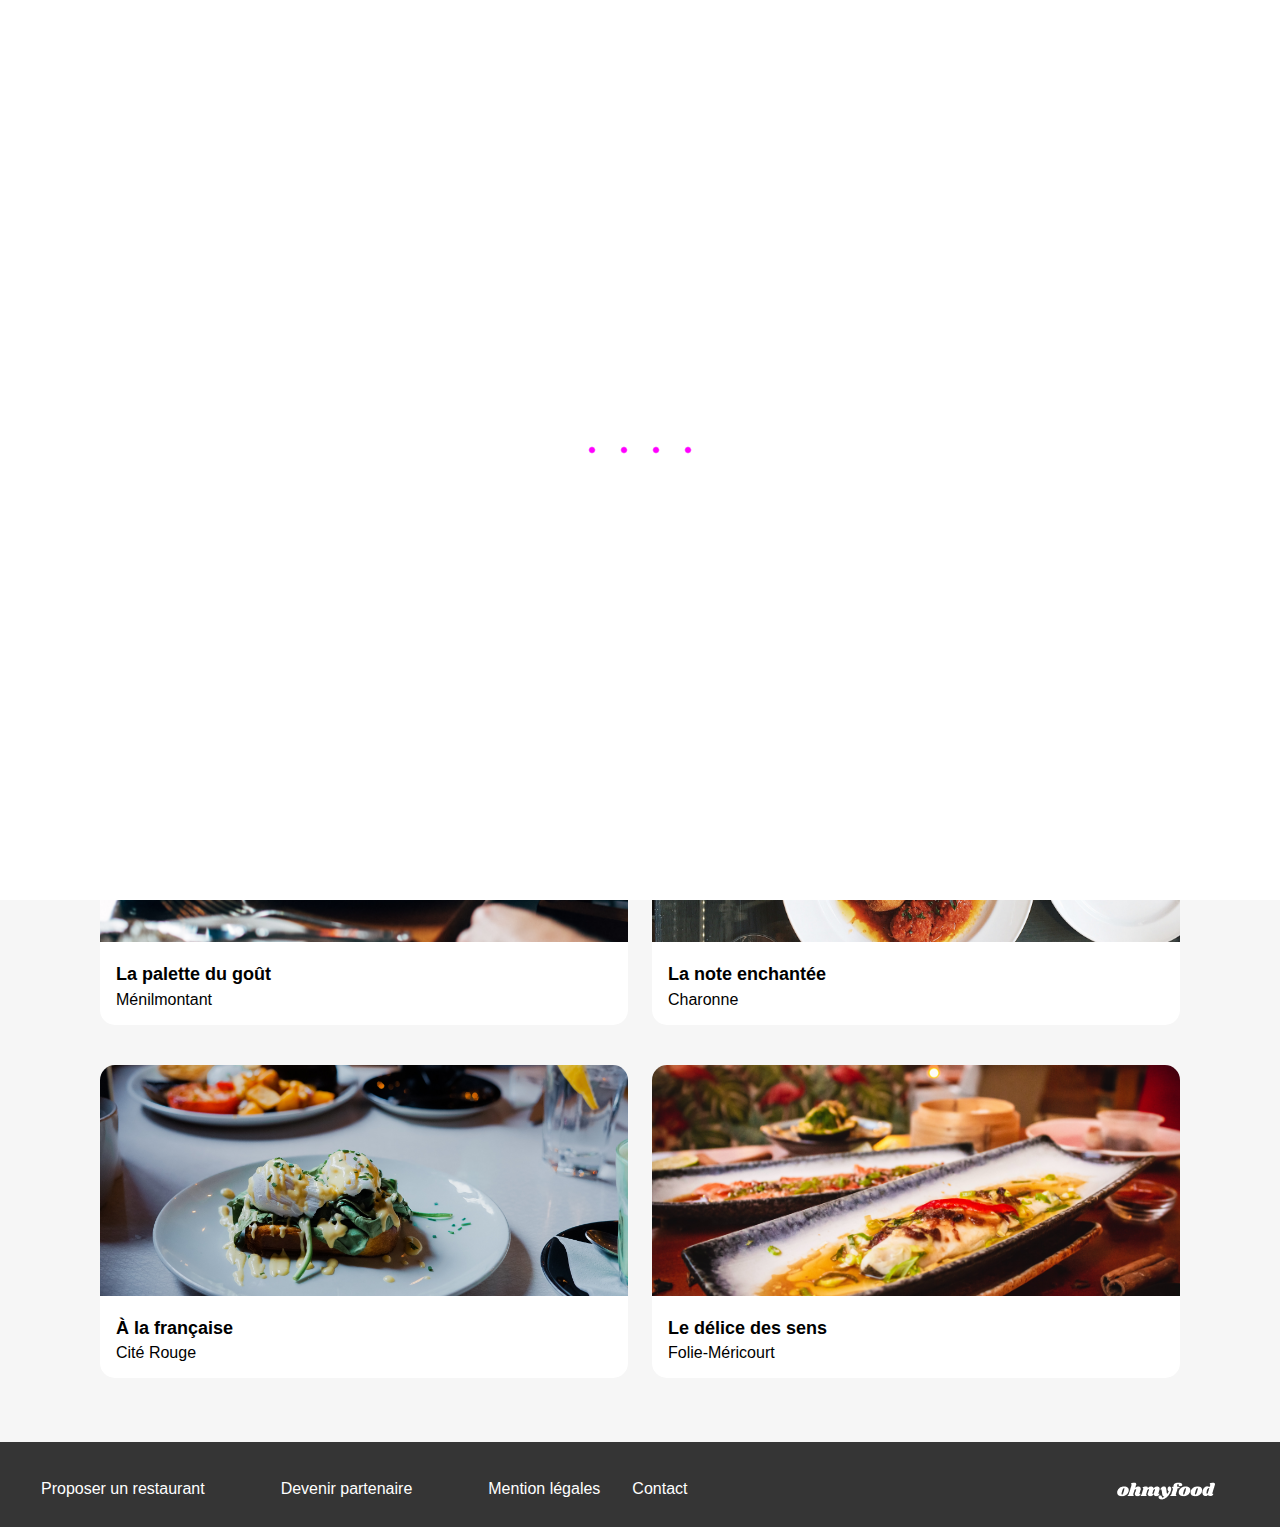
==== commit fb6e25f4: "2.3 mise en place de l'input du header" ====
--- a/index.html
+++ b/index.html
@@ -38,9 +38,9 @@
             <div class="pin-icon">
               <i class="fa-solid fa-location-dot"></i>
             </div>
-            <span>
-                Paris, Belleville
-            </span>
+            <input placeholder="Paris, Belleville">
+                
+          </input>
         </div>
         
         <section class="accueil">
--- a/sass/style.css
+++ b/sass/style.css
@@ -109,8 +109,18 @@
   background-color: #EAEAEA;
   box-shadow: 0px 4px 4px 0px rgba(0, 0, 0, 0.2509803922);
 }
+.location input {
+  border: none;
+  background: #EAEAEA;
+  border: none;
+}
+.location input::placeholder {
+  color: #353535;
+  font-weight: 700;
+  font-size: 1em;
+}
 .location .pin-icon {
-  height: 16px;
+  height: 1em;
   width: 12px;
   color: #353535;
   margin-right: 17px;
